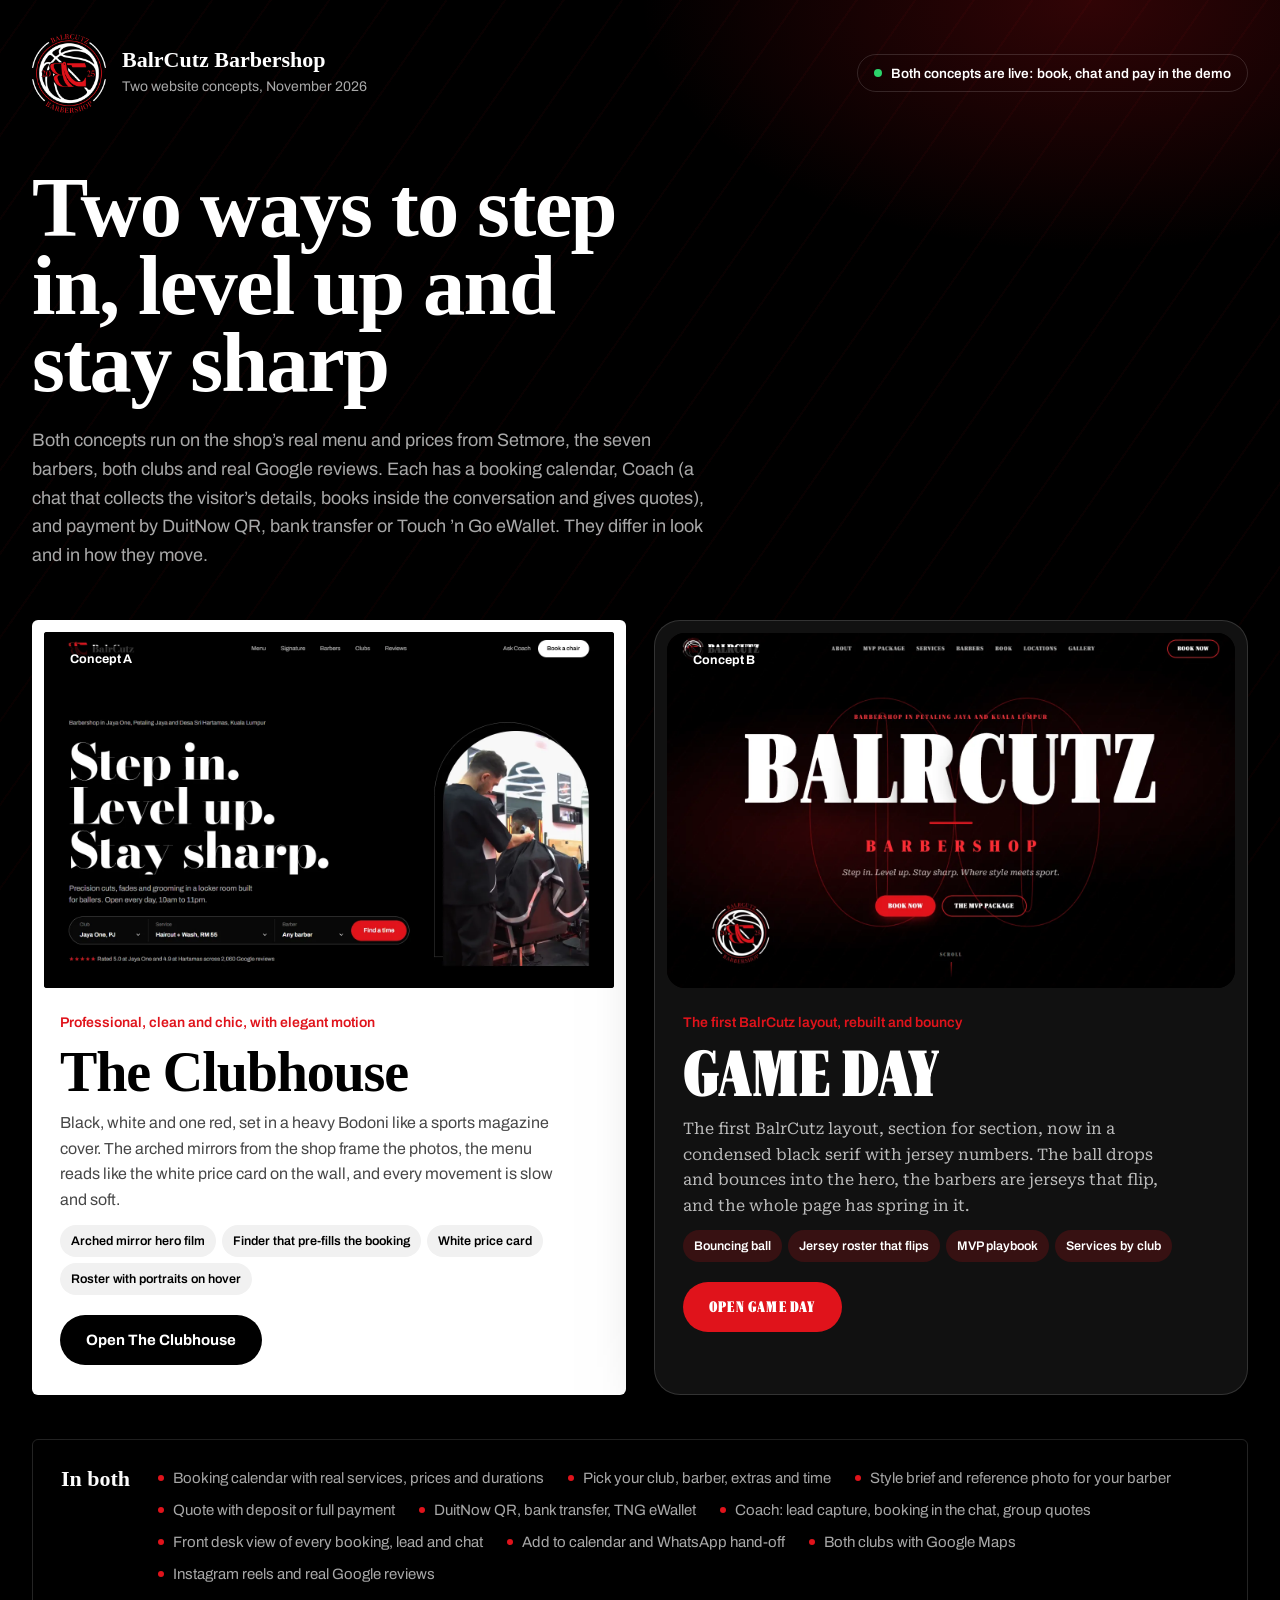
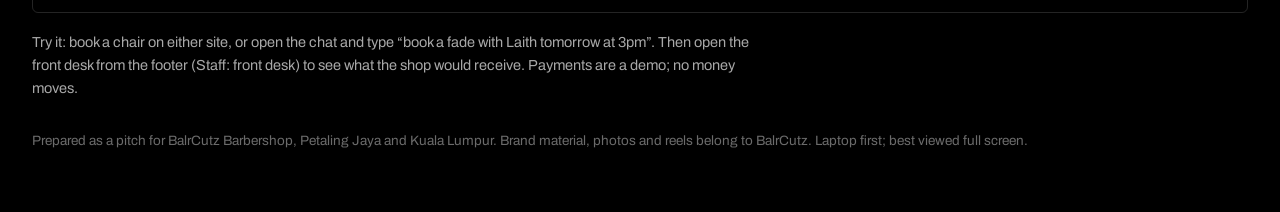
==== index.html @ 2fb484f3 "Two website concepts for BalrCutz Barbershop The Clubhouse (chic, calm motion) and Game Day (the fir" ====
<!doctype html>
<html lang="en">
<head>
<meta charset="utf-8">
<meta name="viewport" content="width=device-width, initial-scale=1">
<title>BalrCutz | Two website concepts</title>
<meta name="description" content="Two website concepts for BalrCutz Barbershop, Jaya One and Desa Sri Hartamas: The Clubhouse and Game Day.">
<meta name="robots" content="noindex, nofollow">
<meta name="theme-color" content="#000000">
<link rel="icon" href="shared/img/favicon.png">
<link rel="apple-touch-icon" href="shared/img/apple-touch-icon.png">
<link rel="preload" href="shared/fonts/bodoni-moda.woff2" as="font" type="font/woff2" crossorigin>
<link rel="preload" href="shared/fonts/roboto-serif-cond-900.woff2" as="font" type="font/woff2" crossorigin>
<style>
  @font-face { font-family: 'Bodoni Moda'; src: url('shared/fonts/bodoni-moda.woff2') format('woff2'); font-weight: 400 900; font-display: swap; }
  @font-face { font-family: 'Bodoni Moda'; src: url('shared/fonts/bodoni-moda-italic.woff2') format('woff2'); font-weight: 400 900; font-style: italic; font-display: swap; }
  @font-face { font-family: 'Archivo'; src: url('shared/fonts/archivo.woff2') format('woff2'); font-weight: 100 900; font-stretch: 62% 125%; font-display: swap; }
  @font-face { font-family: 'Roboto Serif Cond'; src: url('shared/fonts/roboto-serif-cond-900.woff2') format('woff2'); font-weight: 900; font-display: swap; }
  @font-face { font-family: 'Roboto Serif'; src: url('shared/fonts/roboto-serif-text.woff2') format('woff2'); font-weight: 400 700; font-display: swap; }
  :root { --ink: #000; --paper: #fff; --red: #E0131B; --mute: rgba(255,255,255,.66); --line: rgba(255,255,255,.14); --ease: cubic-bezier(.16, 1, .3, 1); --spring: cubic-bezier(.34, 1.56, .64, 1); }
  * { box-sizing: border-box; }
  body { margin: 0; min-height: 100vh; background: var(--ink); color: var(--paper); font: 400 17px/1.6 'Archivo', system-ui, sans-serif; -webkit-font-smoothing: antialiased; overflow-x: hidden; }
  body::before { content: ''; position: fixed; inset: 0; z-index: -1; background: radial-gradient(ellipse 50% 40% at 85% 0%, rgba(224,19,27,.22), transparent 70%), repeating-linear-gradient(-55deg, transparent 0 46px, rgba(224,19,27,.04) 46px 48px); }
  img { display: block; max-width: 100%; height: auto; }
  a { color: inherit; }
  .wrap { width: min(1280px, 100% - 64px); margin: 0 auto; padding: 34px 0 60px; }
  header { display: flex; align-items: center; justify-content: space-between; gap: 20px; flex-wrap: wrap; }
  .brand { display: flex; align-items: center; gap: 16px; }
  .brand img { width: 74px; }
  .brand strong { display: block; font: 700 22px/1.1 'Bodoni Moda', serif; }
  .brand span { font-size: 14px; color: var(--mute); }
  .chip { display: inline-flex; align-items: center; gap: 9px; height: 38px; padding: 0 16px; border-radius: 999px; border: 1px solid var(--line); font-size: 13.5px; font-weight: 600; }
  .chip i { width: 8px; height: 8px; border-radius: 50%; background: #2bd46b; box-shadow: 0 0 0 0 rgba(43,212,107,.6); animation: ping 1.8s infinite; }
  @keyframes ping { 70% { box-shadow: 0 0 0 8px rgba(43,212,107,0); } }
  h1 { margin: 56px 0 0; max-width: 16ch; font: 800 clamp(52px, 6.6vw, 104px)/.92 'Bodoni Moda', serif; letter-spacing: -.02em; }
  .intro { margin: 24px 0 0; max-width: 68ch; font-size: 18px; color: var(--mute); }
  .grid { display: grid; grid-template-columns: 1fr 1fr; gap: 28px; margin-top: 50px; }
  .card { position: relative; display: flex; flex-direction: column; border-radius: 6px; background: #fff; color: #000; text-decoration: none; overflow: hidden; transition: transform .6s var(--ease), box-shadow .6s var(--ease); box-shadow: 0 40px 80px -40px rgba(0,0,0,.9); }
  .card:hover, .card:focus-visible { transform: translateY(-8px); box-shadow: 0 50px 90px -40px rgba(224,19,27,.55); }
  .card:focus-visible { outline: 3px solid var(--red); outline-offset: 4px; }
  .card--b { background: #111; color: #fff; border-radius: 26px; border: 1px solid var(--line); }
  .card--b:hover { transform: translateY(-10px) rotate(-.6deg); }
  .shot { position: relative; margin: 12px 12px 0; overflow: hidden; aspect-ratio: 16 / 10; background: #000; border-radius: 3px; }
  .card--b .shot { border-radius: 18px; }
  .shot img { width: 100%; height: 100%; object-fit: cover; object-position: top; transition: transform 1.2s var(--ease); }
  .card:hover .shot img { transform: scale(1.04); }
  .shot b { position: absolute; left: 14px; top: 14px; padding: 7px 12px; border-radius: 999px; background: rgba(0,0,0,.78); color: #fff; font: 700 12.5px/1 'Archivo', sans-serif; }
  .body { display: grid; gap: 12px; padding: 24px 28px 30px; }
  .label { font-size: 14px; font-weight: 600; color: var(--red); }
  .title { font: 800 56px/.92 'Bodoni Moda', serif; letter-spacing: -.02em; }
  .card--b .title { font: 900 64px/.9 'Roboto Serif Cond', serif; text-transform: uppercase; letter-spacing: .01em; }
  .desc { font-size: 16px; max-width: 56ch; color: rgba(0,0,0,.72); }
  .card--b .desc { color: rgba(255,255,255,.72); font-family: 'Roboto Serif', serif; }
  .tags { display: flex; flex-wrap: wrap; gap: 6px; }
  .tags span { padding: 6px 11px; border-radius: 999px; background: #f1f1f1; font-size: 12.5px; font-weight: 600; }
  .card--b .tags span { background: rgba(224,19,27,.18); color: #fff; }
  .go { display: inline-flex; align-items: center; margin-top: 8px; width: max-content; height: 50px; padding: 0 26px; border-radius: 999px; color: #fff; background: #000; font-weight: 700; font-size: 15px; transition: background .3s; }
  .card:hover .go { background: var(--red); }
  .card--b .go { background: var(--red); font: 800 15px/1 'Roboto Serif Cond', serif; letter-spacing: .08em; text-transform: uppercase; transition: transform .5s var(--spring); }
  .card--b:hover .go { transform: scale(1.06) rotate(-2deg); }
  .shared { margin-top: 44px; padding: 26px 28px; border-radius: 6px; border: 1px solid var(--line); display: grid; grid-template-columns: auto 1fr; gap: 10px 28px; align-items: start; }
  .shared strong { font: 700 22px/1.2 'Bodoni Moda', serif; }
  .shared ul { margin: 0; padding: 0; list-style: none; display: flex; flex-wrap: wrap; gap: 8px 24px; font-size: 15px; color: var(--mute); }
  .shared li::before { content: ''; display: inline-block; width: 6px; height: 6px; border-radius: 50%; background: var(--red); margin-right: 9px; transform: translateY(-2px); }
  .notes { margin-top: 18px; font-size: 14.5px; color: var(--mute); max-width: 90ch; }
  footer { margin-top: 30px; font-size: 13.5px; color: rgba(255,255,255,.42); }
  @media (max-width: 900px) { .grid, .shared { grid-template-columns: 1fr; } .wrap { width: min(1280px, 100% - 32px); } }
  @media (prefers-reduced-motion: reduce) { .chip i { animation: none; } .card, .shot img, .go { transition: none; } }
</style>
</head>
<body>
  <div class="wrap">
    <header>
      <div class="brand"><img src="shared/img/logo/badge-light-sm.png" alt="BalrCutz Barbershop badge" width="240" height="256"><div><strong>BalrCutz Barbershop</strong><span>Two website concepts, November 2026</span></div></div>
      <span class="chip"><i></i>Both concepts are live: book, chat and pay in the demo</span>
    </header>
    <h1>Two ways to step in, level up and stay sharp</h1>
    <p class="intro">Both concepts run on the shop&rsquo;s real menu and prices from Setmore, the seven barbers, both clubs and real Google reviews. Each has a booking calendar, Coach (a chat that collects the visitor&rsquo;s details, books inside the conversation and gives quotes), and payment by DuitNow QR, bank transfer or Touch &rsquo;n Go eWallet. They differ in look and in how they move.</p>
    <div class="grid">
      <a class="card" href="site-a-clubhouse/">
        <span class="shot"><img src="shared/img/chooser-a.webp" alt="Preview of The Clubhouse: Step in. Level up. Stay sharp. in large Bodoni type beside an arched mirror playing a fade video" width="1440" height="900"><b>Concept A</b></span>
        <span class="body">
          <span class="label">Professional, clean and chic, with elegant motion</span>
          <span class="title">The Clubhouse</span>
          <span class="desc">Black, white and one red, set in a heavy Bodoni like a sports magazine cover. The arched mirrors from the shop frame the photos, the menu reads like the white price card on the wall, and every movement is slow and soft.</span>
          <span class="tags"><span>Arched mirror hero film</span><span>Finder that pre-fills the booking</span><span>White price card</span><span>Roster with portraits on hover</span></span>
          <span class="go">Open The Clubhouse</span>
        </span>
      </a>
      <a class="card card--b" href="site-b-gameday/">
        <span class="shot"><img src="shared/img/chooser-b.webp" alt="Preview of Game Day: BALRCUTZ in condensed black serif capitals with a red outlined 00 behind and the badge bouncing in" width="1440" height="900"><b>Concept B</b></span>
        <span class="body">
          <span class="label">The first BalrCutz layout, rebuilt and bouncy</span>
          <span class="title">Game Day</span>
          <span class="desc">The first BalrCutz layout, section for section, now in a condensed black serif with jersey numbers. The ball drops and bounces into the hero, the barbers are jerseys that flip, and the whole page has spring in it.</span>
          <span class="tags"><span>Bouncing ball</span><span>Jersey roster that flips</span><span>MVP playbook</span><span>Services by club</span></span>
          <span class="go">Open Game Day</span>
        </span>
      </a>
    </div>
    <div class="shared">
      <strong>In both</strong>
      <ul><li>Booking calendar with real services, prices and durations</li><li>Pick your club, barber, extras and time</li><li>Style brief and reference photo for your barber</li><li>Quote with deposit or full payment</li><li>DuitNow QR, bank transfer, TNG eWallet</li><li>Coach: lead capture, booking in the chat, group quotes</li><li>Front desk view of every booking, lead and chat</li><li>Add to calendar and WhatsApp hand-off</li><li>Both clubs with Google Maps</li><li>Instagram reels and real Google reviews</li></ul>
    </div>
    <p class="notes">Try it: book a chair on either site, or open the chat and type &ldquo;book a fade with Laith tomorrow at 3pm&rdquo;. Then open the front desk from the footer (Staff: front desk) to see what the shop would receive. Payments are a demo; no money moves.</p>
    <footer>Prepared as a pitch for BalrCutz Barbershop, Petaling Jaya and Kuala Lumpur. Brand material, photos and reels belong to BalrCutz. Laptop first; best viewed full screen.</footer>
  </div>
</body>
</html>
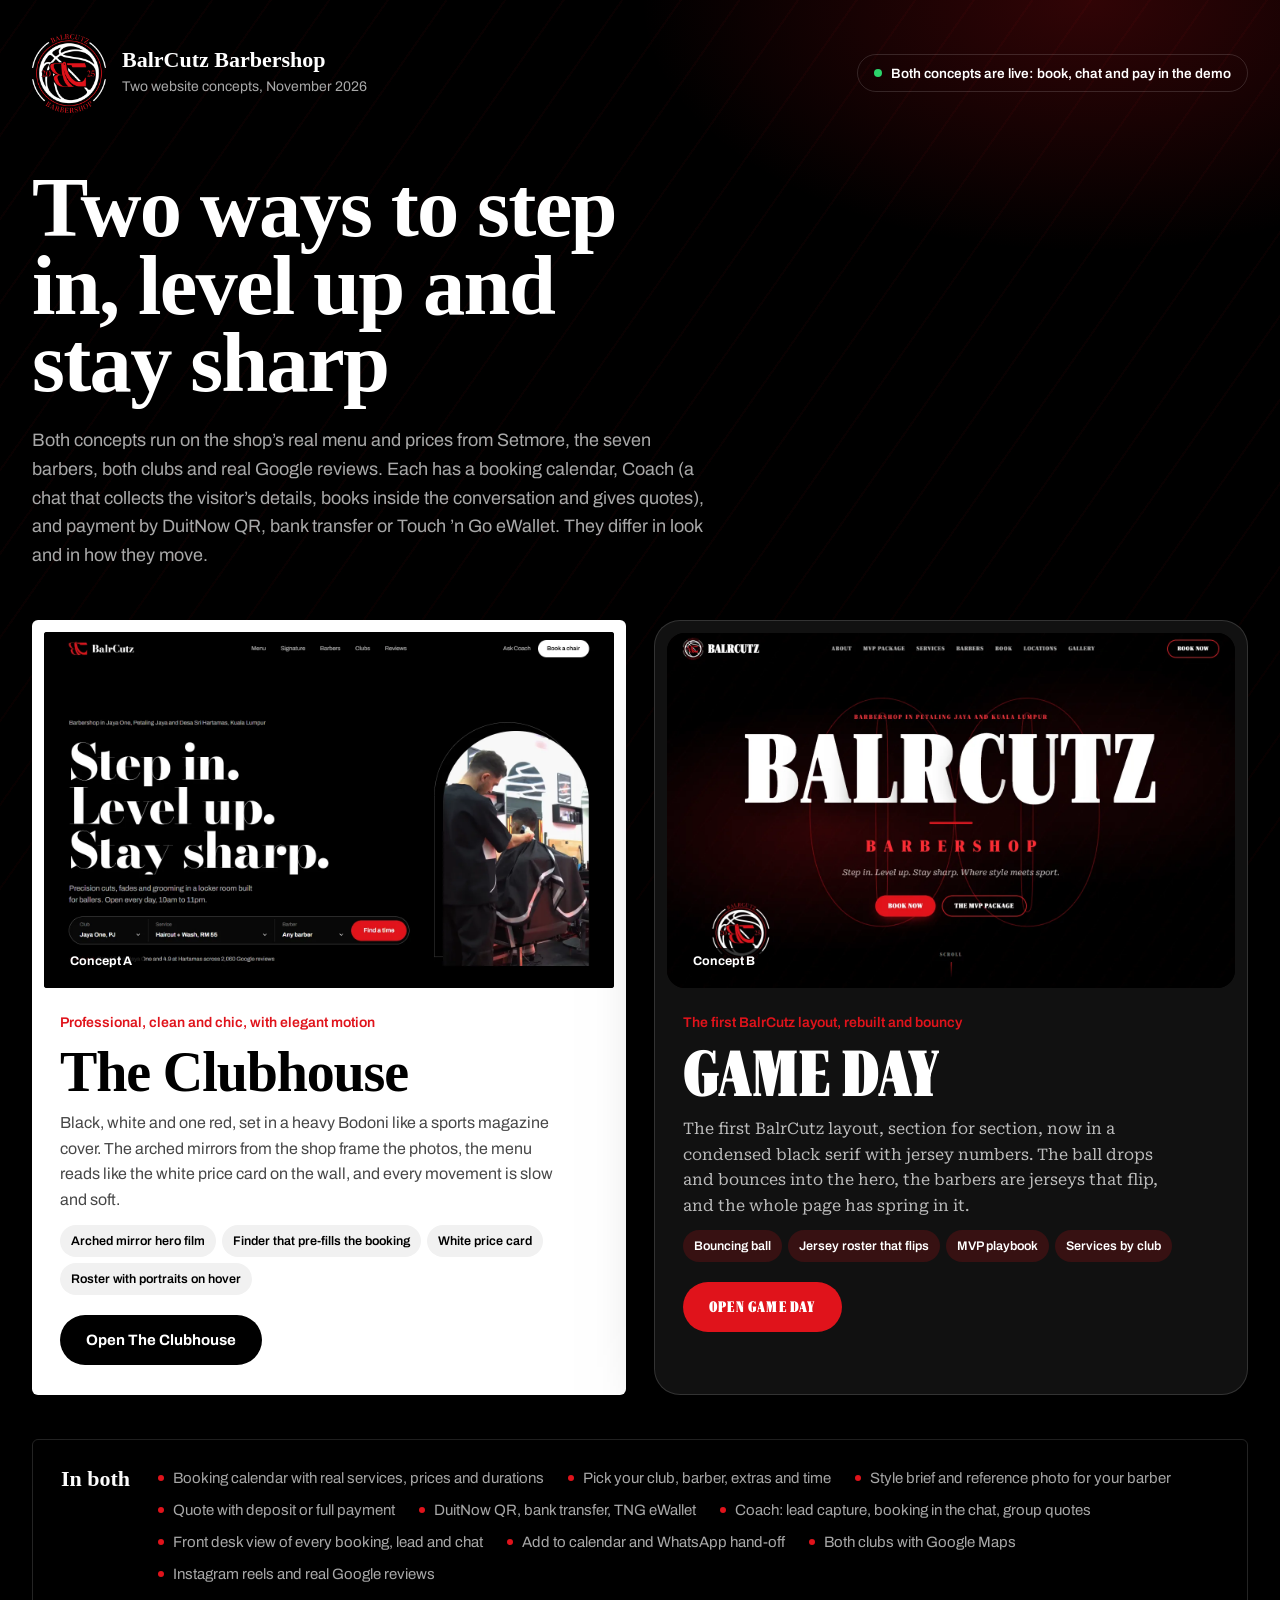
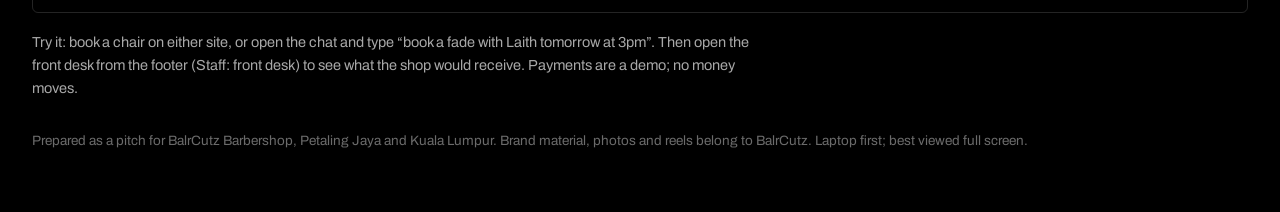
==== commit b11d9e31: "Chooser: move the concept labels off the screenshots' logos Co-Authored-By: Claude Opus 5.5 <noreply" ====
--- a/index.html
+++ b/index.html
@@ -44,7 +44,7 @@
   .card--b .shot { border-radius: 18px; }
   .shot img { width: 100%; height: 100%; object-fit: cover; object-position: top; transition: transform 1.2s var(--ease); }
   .card:hover .shot img { transform: scale(1.04); }
-  .shot b { position: absolute; left: 14px; top: 14px; padding: 7px 12px; border-radius: 999px; background: rgba(0,0,0,.78); color: #fff; font: 700 12.5px/1 'Archivo', sans-serif; }
+  .shot b { position: absolute; left: 14px; bottom: 14px; padding: 7px 12px; border-radius: 999px; background: rgba(0,0,0,.78); color: #fff; font: 700 12.5px/1 'Archivo', sans-serif; }
   .body { display: grid; gap: 12px; padding: 24px 28px 30px; }
   .label { font-size: 14px; font-weight: 600; color: var(--red); }
   .title { font: 800 56px/.92 'Bodoni Moda', serif; letter-spacing: -.02em; }
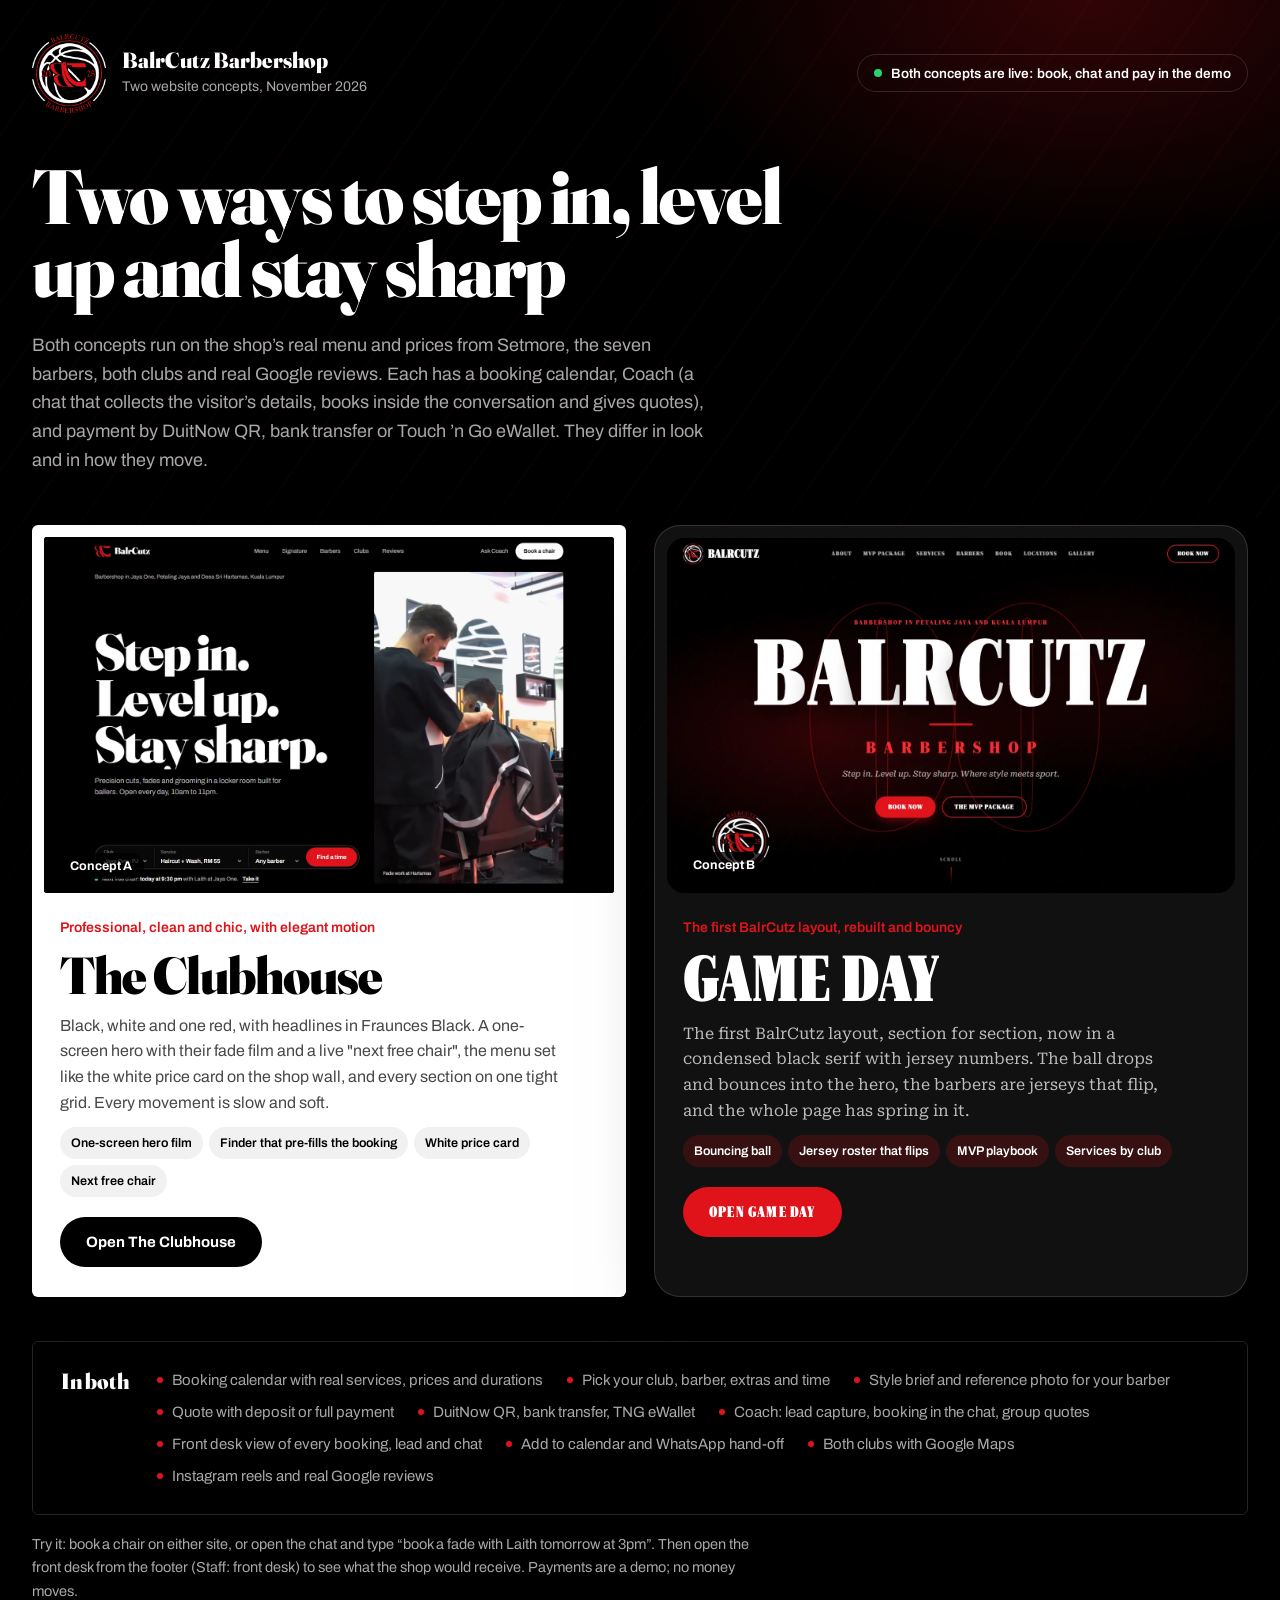
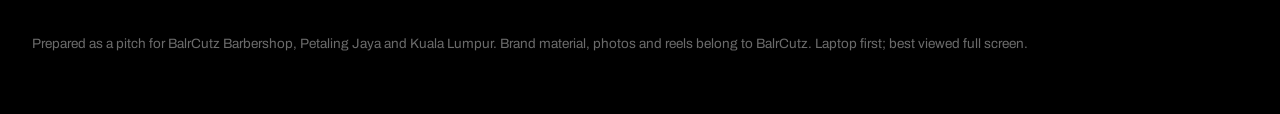
==== commit 11ad38a6: "Rebuild The Clubhouse: Fraunces, one-screen hero, tight grid Feedback on concept A: the font, too mu" ====
--- a/index.html
+++ b/index.html
@@ -9,11 +9,11 @@
 <meta name="theme-color" content="#000000">
 <link rel="icon" href="shared/img/favicon.png">
 <link rel="apple-touch-icon" href="shared/img/apple-touch-icon.png">
-<link rel="preload" href="shared/fonts/bodoni-moda.woff2" as="font" type="font/woff2" crossorigin>
+<link rel="preload" href="shared/fonts/fraunces.woff2" as="font" type="font/woff2" crossorigin>
 <link rel="preload" href="shared/fonts/roboto-serif-cond-900.woff2" as="font" type="font/woff2" crossorigin>
 <style>
-  @font-face { font-family: 'Bodoni Moda'; src: url('shared/fonts/bodoni-moda.woff2') format('woff2'); font-weight: 400 900; font-display: swap; }
-  @font-face { font-family: 'Bodoni Moda'; src: url('shared/fonts/bodoni-moda-italic.woff2') format('woff2'); font-weight: 400 900; font-style: italic; font-display: swap; }
+  @font-face { font-family: 'Fraunces'; src: url('shared/fonts/fraunces.woff2') format('woff2'); font-weight: 700 900; font-display: swap; }
+  @font-face { font-family: 'Fraunces'; src: url('shared/fonts/fraunces-italic.woff2') format('woff2'); font-weight: 800; font-style: italic; font-display: swap; }
   @font-face { font-family: 'Archivo'; src: url('shared/fonts/archivo.woff2') format('woff2'); font-weight: 100 900; font-stretch: 62% 125%; font-display: swap; }
   @font-face { font-family: 'Roboto Serif Cond'; src: url('shared/fonts/roboto-serif-cond-900.woff2') format('woff2'); font-weight: 900; font-display: swap; }
   @font-face { font-family: 'Roboto Serif'; src: url('shared/fonts/roboto-serif-text.woff2') format('woff2'); font-weight: 400 700; font-display: swap; }
@@ -27,12 +27,12 @@
   header { display: flex; align-items: center; justify-content: space-between; gap: 20px; flex-wrap: wrap; }
   .brand { display: flex; align-items: center; gap: 16px; }
   .brand img { width: 74px; }
-  .brand strong { display: block; font: 700 22px/1.1 'Bodoni Moda', serif; }
+  .brand strong { display: block; font: 900 22px/1.1 'Fraunces', serif; }
   .brand span { font-size: 14px; color: var(--mute); }
   .chip { display: inline-flex; align-items: center; gap: 9px; height: 38px; padding: 0 16px; border-radius: 999px; border: 1px solid var(--line); font-size: 13.5px; font-weight: 600; }
   .chip i { width: 8px; height: 8px; border-radius: 50%; background: #2bd46b; box-shadow: 0 0 0 0 rgba(43,212,107,.6); animation: ping 1.8s infinite; }
   @keyframes ping { 70% { box-shadow: 0 0 0 8px rgba(43,212,107,0); } }
-  h1 { margin: 56px 0 0; max-width: 16ch; font: 800 clamp(52px, 6.6vw, 104px)/.92 'Bodoni Moda', serif; letter-spacing: -.02em; }
+  h1 { margin: 48px 0 0; max-width: 16ch; font: 900 clamp(48px, 6vw, 92px)/.95 'Fraunces', serif; letter-spacing: -.025em; }
   .intro { margin: 24px 0 0; max-width: 68ch; font-size: 18px; color: var(--mute); }
   .grid { display: grid; grid-template-columns: 1fr 1fr; gap: 28px; margin-top: 50px; }
   .card { position: relative; display: flex; flex-direction: column; border-radius: 6px; background: #fff; color: #000; text-decoration: none; overflow: hidden; transition: transform .6s var(--ease), box-shadow .6s var(--ease); box-shadow: 0 40px 80px -40px rgba(0,0,0,.9); }
@@ -47,7 +47,7 @@
   .shot b { position: absolute; left: 14px; bottom: 14px; padding: 7px 12px; border-radius: 999px; background: rgba(0,0,0,.78); color: #fff; font: 700 12.5px/1 'Archivo', sans-serif; }
   .body { display: grid; gap: 12px; padding: 24px 28px 30px; }
   .label { font-size: 14px; font-weight: 600; color: var(--red); }
-  .title { font: 800 56px/.92 'Bodoni Moda', serif; letter-spacing: -.02em; }
+  .title { font: 900 52px/.95 'Fraunces', serif; letter-spacing: -.02em; }
   .card--b .title { font: 900 64px/.9 'Roboto Serif Cond', serif; text-transform: uppercase; letter-spacing: .01em; }
   .desc { font-size: 16px; max-width: 56ch; color: rgba(0,0,0,.72); }
   .card--b .desc { color: rgba(255,255,255,.72); font-family: 'Roboto Serif', serif; }
@@ -59,7 +59,7 @@
   .card--b .go { background: var(--red); font: 800 15px/1 'Roboto Serif Cond', serif; letter-spacing: .08em; text-transform: uppercase; transition: transform .5s var(--spring); }
   .card--b:hover .go { transform: scale(1.06) rotate(-2deg); }
   .shared { margin-top: 44px; padding: 26px 28px; border-radius: 6px; border: 1px solid var(--line); display: grid; grid-template-columns: auto 1fr; gap: 10px 28px; align-items: start; }
-  .shared strong { font: 700 22px/1.2 'Bodoni Moda', serif; }
+  .shared strong { font: 900 22px/1.2 'Fraunces', serif; }
   .shared ul { margin: 0; padding: 0; list-style: none; display: flex; flex-wrap: wrap; gap: 8px 24px; font-size: 15px; color: var(--mute); }
   .shared li::before { content: ''; display: inline-block; width: 6px; height: 6px; border-radius: 50%; background: var(--red); margin-right: 9px; transform: translateY(-2px); }
   .notes { margin-top: 18px; font-size: 14.5px; color: var(--mute); max-width: 90ch; }
@@ -78,12 +78,12 @@
     <p class="intro">Both concepts run on the shop&rsquo;s real menu and prices from Setmore, the seven barbers, both clubs and real Google reviews. Each has a booking calendar, Coach (a chat that collects the visitor&rsquo;s details, books inside the conversation and gives quotes), and payment by DuitNow QR, bank transfer or Touch &rsquo;n Go eWallet. They differ in look and in how they move.</p>
     <div class="grid">
       <a class="card" href="site-a-clubhouse/">
-        <span class="shot"><img src="shared/img/chooser-a.webp" alt="Preview of The Clubhouse: Step in. Level up. Stay sharp. in large Bodoni type beside an arched mirror playing a fade video" width="1440" height="900"><b>Concept A</b></span>
+        <span class="shot"><img src="shared/img/chooser-a.webp" alt="Preview of The Clubhouse: Step in. Level up. Stay sharp. in large black serif type beside a fade video" width="1440" height="900"><b>Concept A</b></span>
         <span class="body">
           <span class="label">Professional, clean and chic, with elegant motion</span>
           <span class="title">The Clubhouse</span>
-          <span class="desc">Black, white and one red, set in a heavy Bodoni like a sports magazine cover. The arched mirrors from the shop frame the photos, the menu reads like the white price card on the wall, and every movement is slow and soft.</span>
-          <span class="tags"><span>Arched mirror hero film</span><span>Finder that pre-fills the booking</span><span>White price card</span><span>Roster with portraits on hover</span></span>
+          <span class="desc">Black, white and one red, with headlines in Fraunces Black. A one-screen hero with their fade film and a live "next free chair", the menu set like the white price card on the shop wall, and every section on one tight grid. Every movement is slow and soft.</span>
+          <span class="tags"><span>One-screen hero film</span><span>Finder that pre-fills the booking</span><span>White price card</span><span>Next free chair</span></span>
           <span class="go">Open The Clubhouse</span>
         </span>
       </a>
